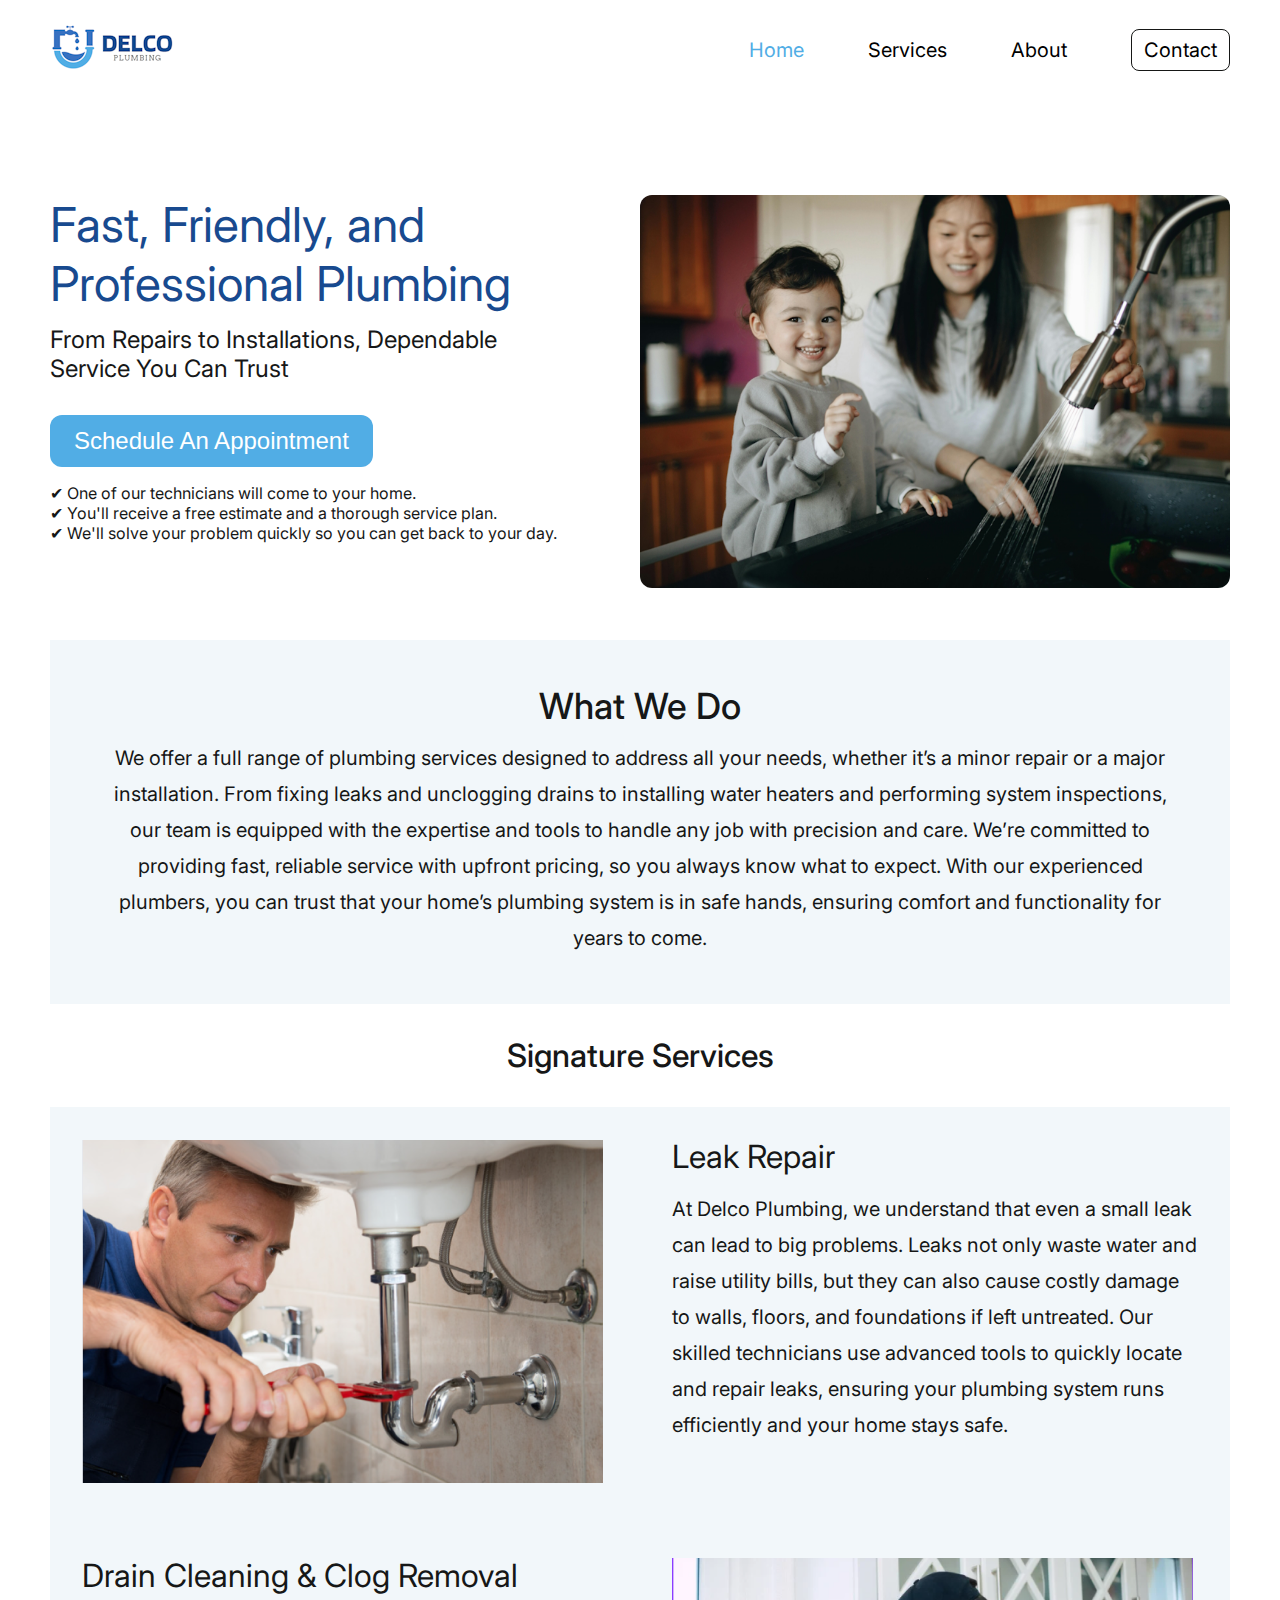
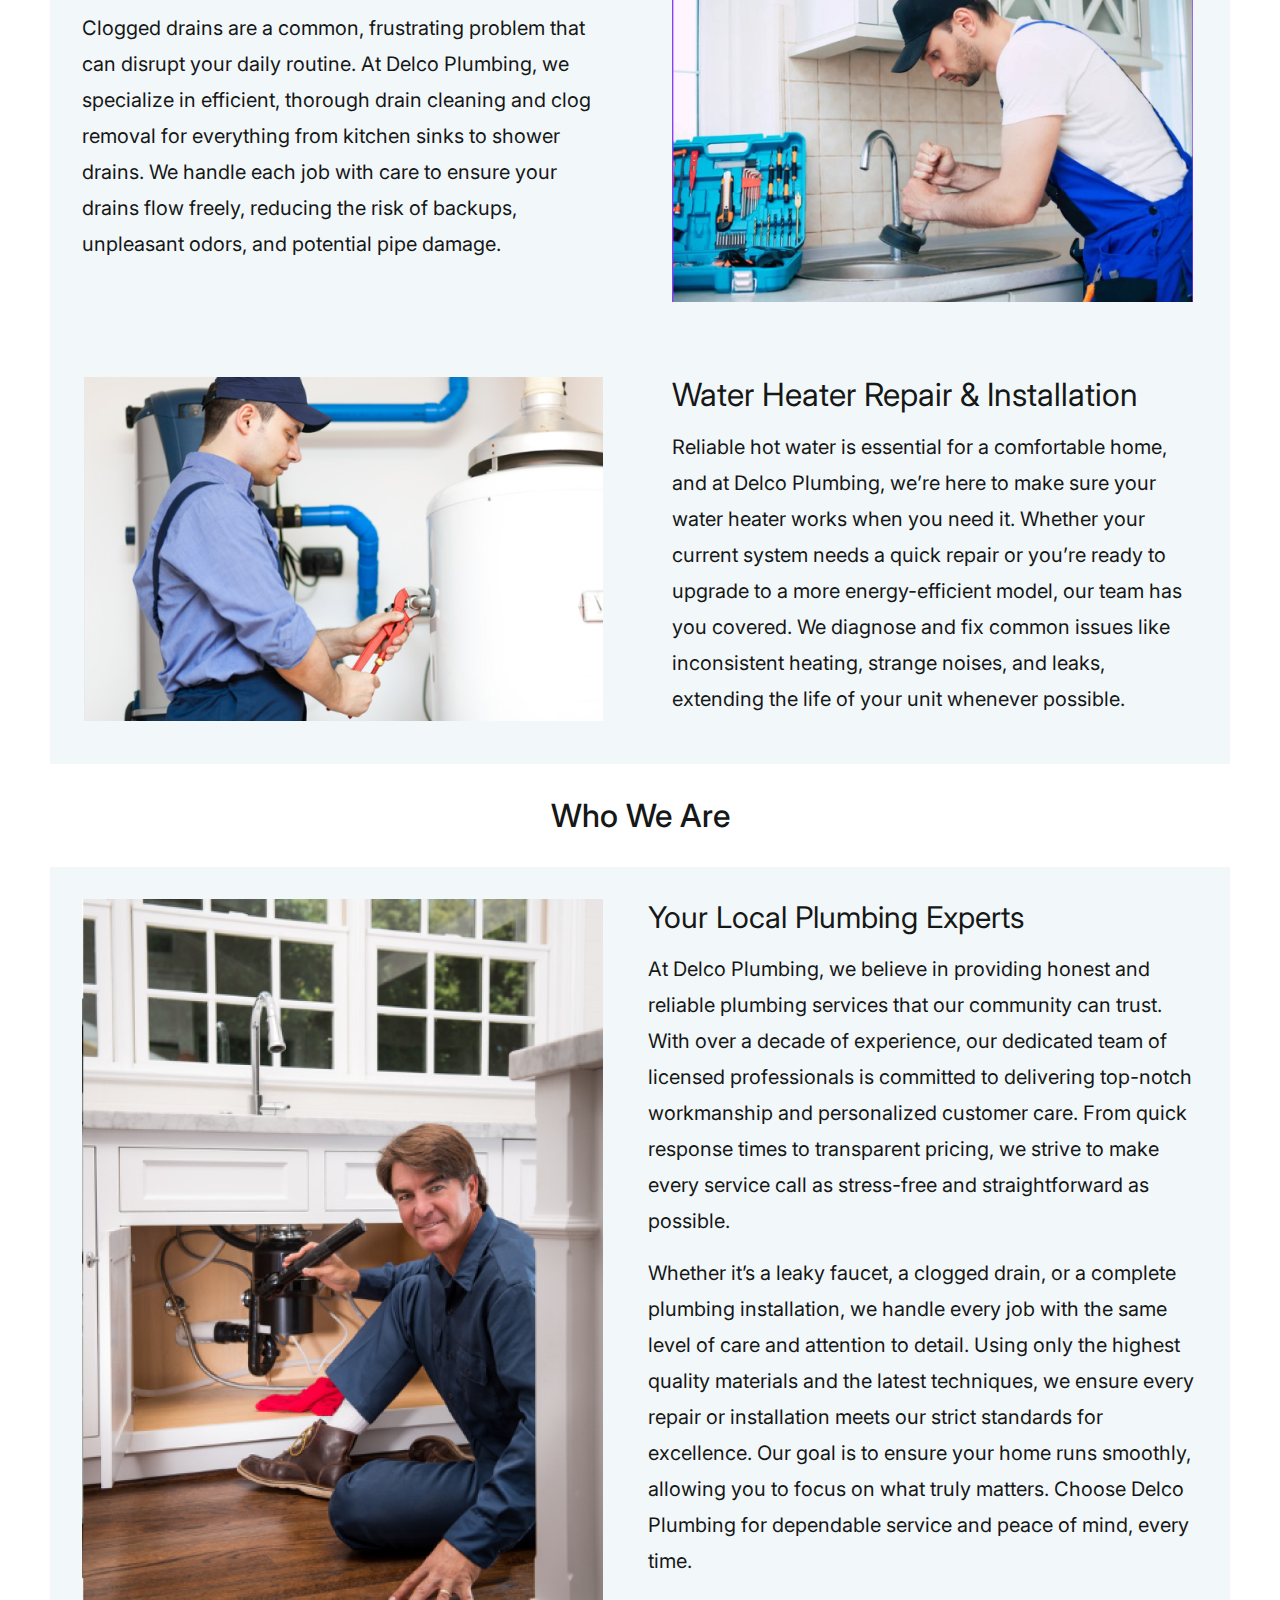
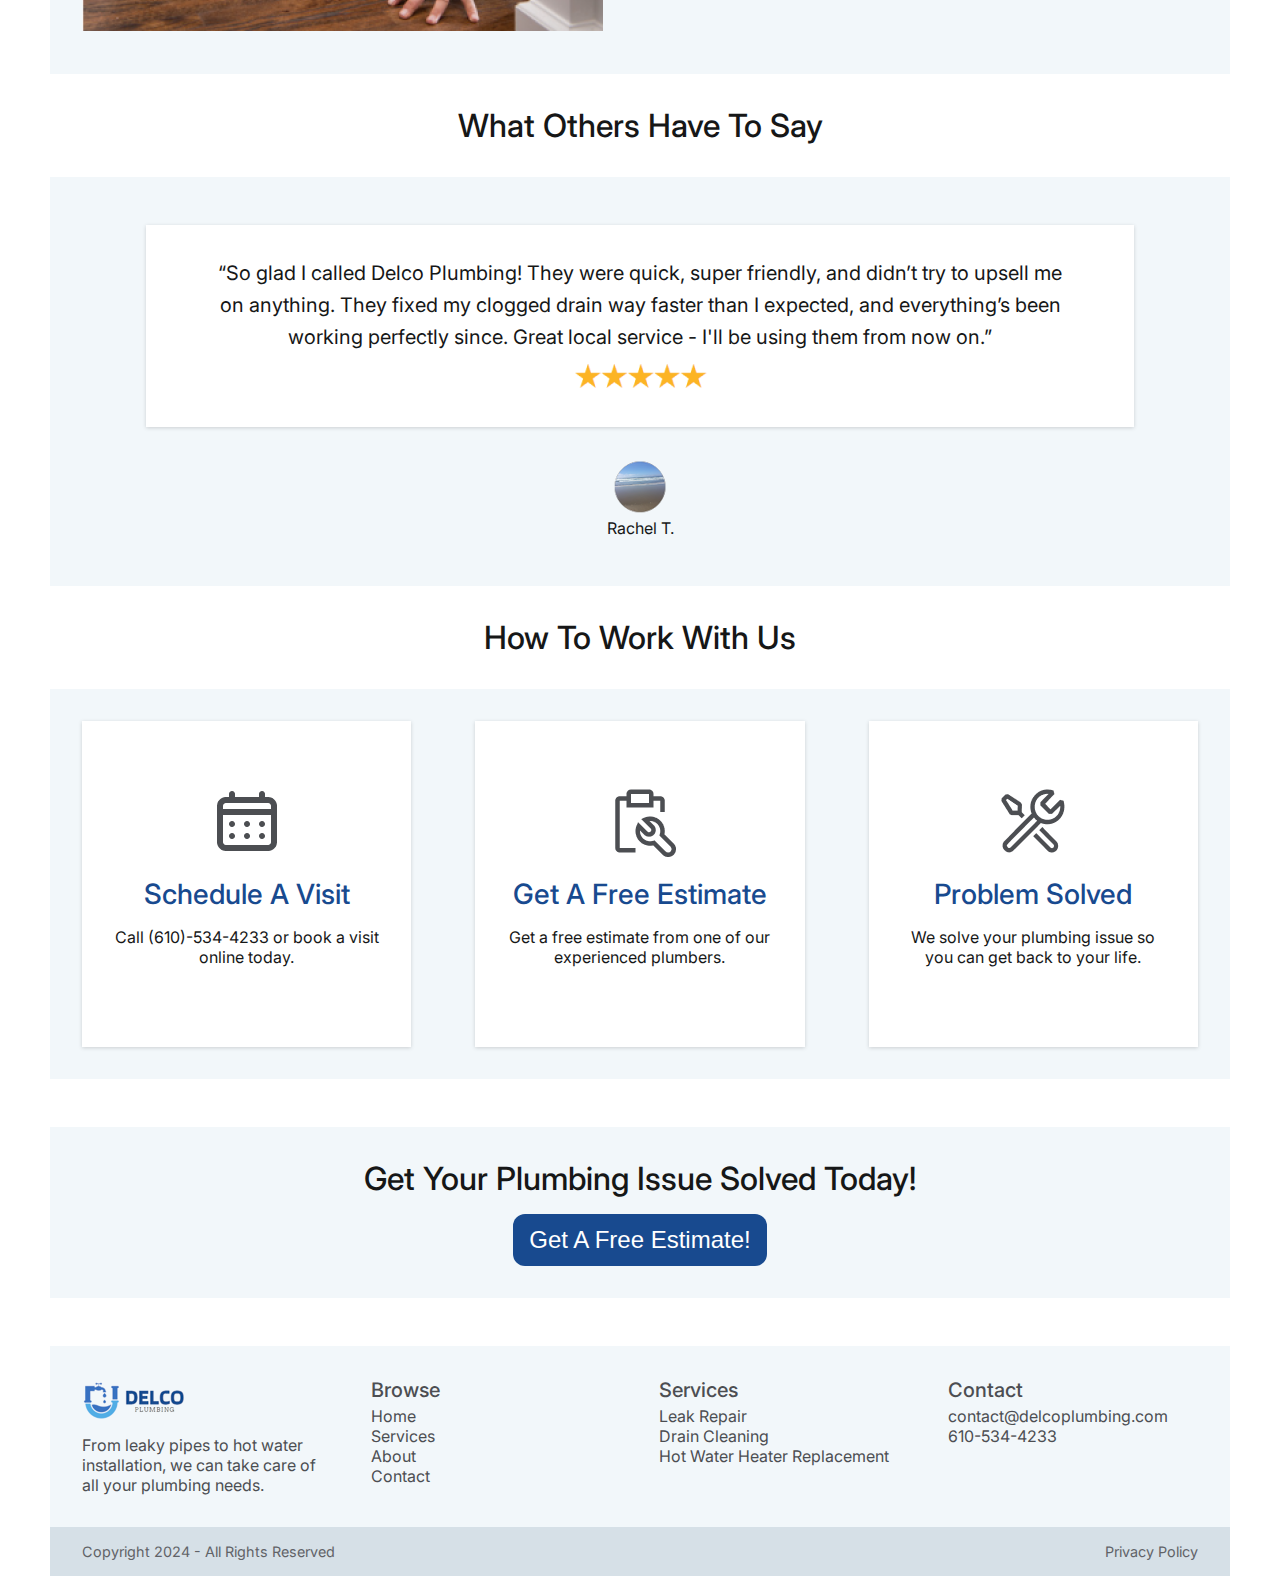
==== index.html @ 06fa6682 "Initial commit" ====
<!DOCTYPE html>
<html lang="en">
<head>
    <meta charset="UTF-8">
    <meta name="viewport" content="width=device-width, initial-scale=1.0">
    <title>Delco Plumbing</title>
    <link rel="stylesheet" href="styles.css">
</head>
<body>
    <div class="container">
        <header class="main-header">
            <nav class="top-nav">
                <div class="logo">
                    <ul class="navigation">
                      <li><a href="https://christopherschopf.github.io/delco-plumbing/"><img src="img/delco-white-logo-125.png" alt="Logo"></a></li>
                    </ul>
                  </div>
                  <div class="desk-nav">
                    <ul class="desk-style">
                      <li><a class="active" href="https://christopherschopf.github.io/delco-plumbing/">Home</a></li>
                      <li><a href="https://christopherschopf.github.io/delco-plumbing/services.html">Services</a></li>
                      <li><a href="https://christopherschopf.github.io/delco-plumbing/about.html">About</a></li>
                      <li><a class="contact-nav-button" href="https://christopherschopf.github.io/delco-plumbing/contact.html">Contact</a></li>
                    </ul>
                  </div>
                      <div class="mobile-nav">
                    <button class="hamburger" onclick="toggleMenu()">☰</button>
                    <ul class="hide">
                      <li onclick=hideSideBar()><a href="">X</a></li>
                      <li><a class="active" href="https://christopherschopf.github.io/delco-plumbing/">Home</a></li>
                      <li><a href="https://christopherschopf.github.io/delco-plumbing/services.html">Services</a></li>
                      <li><a href="https://christopherschopf.github.io/delco-plumbing/about.html">About</a></li>
                      <li><a href="https://christopherschopf.github.io/delco-plumbing/contact.html">Contact</a></li>
                    </ul>
                  </div>
                   </nav>
        </header>
<body>
    <div class="container">
        <div class="above-fold-container">
            <div class="above-box-left">
                <h1>Fast, Friendly, and Professional Plumbing</h1>
                <h2>From Repairs to Installations, Dependable<br> Service You Can Trust</h2>
                <button class="above-fold-button">Schedule An Appointment</button>
                <ul class="above-fold-list">
                    <li>&#10004; One of our technicians will come to your home.</li>
                    <li>&#10004; You'll receive a free estimate and a thorough service plan.</li>
                    <li>&#10004; We'll solve your problem quickly so you can get back to your day.</li>
                </ul>
            </div>
            <div class="above-box-right">
                <img src="img/happy-kitchen-sink-800.jpg">
            </div>
        </div>
    <div class="what-we-do">
        <h2>What We Do</h2>
        <p>We offer a full range of plumbing services designed to address all your needs, whether it’s a minor repair or a major installation. From fixing leaks and unclogging drains to installing water heaters and performing system inspections, our team is equipped with the expertise and tools to handle any job with precision and care. We’re committed to providing fast, reliable service with upfront pricing, so you always know what to expect. With our experienced plumbers, you can trust that your home’s plumbing system is in safe hands, ensuring comfort and functionality for years to come.</p>
    </div>
    <div class="signature-services-header">
        <h2>Signature Services</h2>
    </div>
    <div class="signature-services">
        <div class="signature-box-image">
            <img src="img/leak-repair.png">
        </div>
        <div class="signature-box-text">
            <h3>Leak Repair</h3>
            <p>At Delco Plumbing, we understand that even a small leak can lead to big problems. Leaks not only waste water and raise utility bills, but they can also cause costly damage to walls, floors, and foundations if left untreated. Our skilled technicians use advanced tools to quickly locate and repair leaks, ensuring your plumbing system runs efficiently and your home stays safe.</p>
        </div>
    </div>
    <div class="signature-services">
        <div class="signature-box-text">
            <h3>Drain Cleaning & Clog Removal</h3>
            <p>Clogged drains are a common, frustrating problem that can disrupt your daily routine. At Delco Plumbing, we specialize in efficient, thorough drain cleaning and clog removal for everything from kitchen sinks to shower drains. We handle each job with care to ensure your drains flow freely, reducing the risk of backups, unpleasant odors, and potential pipe damage. </p>
        </div>
        <div class="signature-box-image">
            <img src="img/drain-cleaning.png">
        </div>
    </div>
    <div class="signature-services">
        <div class="signature-box-image">
            <img src="img/water-heater-repair.png">
        </div>
        <div class="signature-box-text">
            <h3>Water Heater Repair & Installation</h3>
            <p>Reliable hot water is essential for a comfortable home, and at Delco Plumbing, we’re here to make sure your water heater works when you need it. Whether your current system needs a quick repair or you’re ready to upgrade to a more energy-efficient model, our team has you covered. We diagnose and fix common issues like inconsistent heating, strange noises, and leaks, extending the life of your unit whenever possible.</p>
        </div>
    </div>
    <div class="who-we-are-header">
        <h2>Who We Are</h2>
    </div>
    <div class="mini-who-we-are">
        <div class="mini-who-box-one">
            <img class="noshow" src="img/mini-about-image.png">
        </div>
        <div class="mini-who-box-two">
            <h2>Your Local Plumbing Experts</h2>
            <p>At Delco Plumbing, we believe in providing honest and reliable plumbing services that our community can trust. With over a decade of experience, our dedicated team of licensed professionals is committed to delivering top-notch workmanship and personalized customer care. From quick response times to transparent pricing, we strive to make every service call as stress-free and straightforward as possible.</p>
            <p>Whether it’s a leaky faucet, a clogged drain, or a complete plumbing installation, we handle every job with the same level of care and attention to detail. Using only the highest quality materials and the latest techniques, we ensure every repair or installation meets our strict standards for excellence. Our goal is to ensure your home runs smoothly, allowing you to focus on what truly matters. Choose Delco Plumbing for dependable service and peace of mind, every time.</p>
        </div>
    </div>
    <div class="testimonial-header">
        <h2>What Others Have To Say</h2>
    </div>
    <div class="testimonial-section">
        <!-- Slideshow container -->
<div class="slideshow-container">

    <!-- Full-width slides/quotes -->
    <div class="mySlides">
        <div class="slide-container">
            <div class="slide-box-text">
                <q>So glad I called Delco Plumbing! They were quick, super friendly, and didn’t try to upsell me on anything. They fixed my clogged drain way faster than I expected, and everything’s been working perfectly since. Great local service - I'll be using them from now on.</q>
                <p><img src="img/5-stars.png"></p>
            </div>
            <div class="slide-box-image">
                <img src="img/review-2-transparent.png">
                <p>Rachel T.</p>
            </div>
        </div>
    </div>
  
    <div class="mySlides">
        <div class="slide-container">
            <div class="slide-box-text">
                <q>I was really worried I wouldn’t have hot water for a while after my hot water heater went down, but they got me up and running the same day I called them.  I recommend them to all my friends now.</q>
                <p><img src="img/5-stars.png"></p>
            </div>
            <div class="slide-box-image">
                <img src="img/profile-image-sample-transparent.png">
                <p>Samantha McConnell</p>
            </div>
        </div>
    </div>
  
    <div class="mySlides">
        <div class="slide-container">
            <div class="slide-box-text">
                <q>Delco Plumbing was awesome to work with! They showed up right on time, got straight to the issue, and had my leaky sink fixed up fast. Really honest, straightforward service. I’d definitely call them again.</q>
                <p><img src="img/5-stars.png"></p>
            </div>
            <div class="slide-box-image">
                <img src="img/review-3-transparent.png">
                <p>Jason Mathhews</p>
            </div>
        </div>
    </div>
  
    <!-- Next/prev buttons -->
    <!-- <a class="prev" onclick="plusSlides(-1)">&#10094;</a>
    <a class="next" onclick="plusSlides(1)">&#10095;</a> -->
  </div>
  
  <!-- Dots/bullets/indicators -->
  <!-- <div class="dot-container">
    <span class="dot" onclick="currentSlide(1)"></span>
    <span class="dot" onclick="currentSlide(2)"></span>
    <span class="dot" onclick="currentSlide(3)"></span>
  </div> -->
  
    </div>
    
    <div class="work-with-us-header">
        <h2>How To Work With Us</h2>
    </div>
    <div class="work-with-us-container">
        <div class="work-box">
            <img src="img/uil_schedule.png">
            <h3>Schedule A Visit</h3>
            <p>Call (610)-534-4233 or book a visit online today.</p>
        </div>
        <div class="work-box">
            <img src="img/carbon_task-tools.png">
            <h3>Get A Free Estimate</h3>
            <p>Get a free estimate from one of our experienced plumbers.</p>
        </div>
        <div class="work-box">
            <img src="img/codicon_tools.png">
            <h3>Problem Solved</h3>
            <p>We solve your plumbing issue so you can get back to your life.</p>
        </div>
    </div>
    <div class="cta">
        <h2>Get Your Plumbing Issue Solved Today!</h2>
        <p><button class="cta-button">Get A Free Estimate!</button></p>
    </div>
    <div class="top-footer">
        <div class="top-footer-box">
            <img src="img/delco-white-logo-transparent-104.png">
            <p>From leaky pipes to hot water installation, we can take care of all your plumbing needs.</p>
        </div>
        <div class="top-footer-box">
            <p class="footer-heading">Browse</p>
            <ul>
                <li>Home</li>
                <li>Services</li>
                <li>About</li>
                <li>Contact</li>
            </ul>
        </div>
        <div class="top-footer-box">
            <p class="footer-heading">Services</p>
            <ul>
                <li>Leak Repair</li>
                <li>Drain Cleaning</li>
                <li>Hot Water Heater Replacement</li>
            </ul>
        </div>
        <div class="top-footer-box">
            <p class="footer-heading">Contact</p>
            <p>contact@delcoplumbing.com</p>
            <p>610-534-4233</p>
        </div>
    </div>
    <footer class="footer-copyright-container">
        <div class="footer-copyright-section">
            <div class="footer-copy-box-one">
                <p>Copyright 2024 - All Rights Reserved</p>
            </div>
            <div class="footer-copy-box-two">
                <p><a href="https://christopherschopf.github.io/delco-plumbing/privacy-policy.html">Privacy Policy</a></p>
            </div>
        </div>
    </footer>    
    </div>
    <script src="scripts.js"></script>
</body>
</html>
---- styles.css ----
@import url('https://fonts.googleapis.com/css2?family=Inter:ital,opsz,wght@0,14..32,100..900;1,14..32,100..900&display=swap');

html {
    box-sizing: border-box;
    font-size: 1rem;
    font-family: "Inter", serif;
  }
  
  *, *:before, *:after {
    box-sizing: inherit;
  }
  
  body, h1, h2, h3, h4, h5, h6, p, ol, ul {
    margin: 0;
    padding: 0;
    font-weight: normal;
    color: #161717;
  }
  
  ol, ul {
    list-style: none;
  }
  
  img {
    max-width: 100%;
    height: auto;
  }

  a {
    text-decoration: none;
    color: #000;
  }

  .container {
    max-width: 1180px;
    margin: 0 auto;
  }

/* New Nav */
.top-nav {
  display: flex;
  justify-content: space-between;
  margin-bottom: 6rem;
}
.logo ul {
  display: flex;
}

.desk-nav ul {
  display: flex;
}
.desk-nav li {
    padding: 0 2rem;
}
.desk-style li:last-child {
    padding-right: 0;
  }
.mobile-nav {
  display: none;

}
.hamburger {
  font-size: 2rem;
  background: none;
  border: none;
  color: #000;
  cursor: pointer;
  margin-left: auto;
  padding-top: 1.5rem;
  padding-right: 1rem;
}
.hamburger:hover {
  background-color: #fff;
}
  .navigation {
    display: flex;
    align-items: center;

  }

  .desk-nav {
    display: flex;
    align-items: center;
    font-size: 1.25rem;
  }
  .navigation li,
  .mobile-nav li {
    padding: 2rem 1.5rem;
    font-size: 1.25rem;
  }
  .mobile-nav li {
    padding: 1rem;
  }
  .navigation li:first-child {
    padding: 1.25rem 0;
}
.navigation li:last-child {
    padding-right: 0;
}
.navigation a:hover {
    opacity: 70%;
}
.logo-text {
    font-size: 1.5rem;
}
  .push-right {
    margin-left: auto;
  }
.contact-nav-button {
    background-color: #fff;
    border: solid 1px #161716;
    font-size: 1.25rem;
    padding: .5rem .75rem;
    border-radius: 8px;
}
.contact-nav-button:hover {
    background-color: #fff;
}
.active {
    color: #51ADE5;
}
/* Above Fold */
.above-fold-container {
    display: flex;
    margin-bottom: 3rem;

}
.above-box-left,
.above-box-right {
    flex: 1;
}
.above-fold-container h1 {
    font-size: 3rem;
    color: #184A8F;
    padding-bottom: .75rem;
}
.above-fold-container h2 {
    font-size: 1.5rem;
    margin-bottom: 2rem;
}
.above-fold-button {
  padding: .75rem 1.5rem;
  border: none;
  border-radius: 12px;
  font-size: 1.5rem;
  background-color: #51ADE5;
  color: #fff;
  font-weight: 500;
  margin-bottom: 1rem;
}
.above-fold-container img {
  border-radius: 12px;
}
/* What We Do */

.what-we-do {
  background-color: #F2F7FA;
  padding: 3rem;
  text-align: center;
  font-size: 1.25rem;
  line-height: 2.25rem;
}
.what-we-do h2 {
  font-size: 2.25rem;
  font-weight: 500;
  padding-bottom: 1rem;
}

/* Signature Services */

.signature-services-header h2 {
  text-align: center;
  padding: 2rem;
  font-size: 2rem;
  font-weight: 500;
}
.signature-services {
  display: flex;
  background-color: #F2F7FA;
  font-size: 1.25rem;
  line-height: 2.25rem;
}
.signature-services h3 {
  font-size: 2rem;
  padding-bottom: 1rem;
}
.signature-box-image,
.signature-box-text {
  flex: 1;
  padding: 2rem;
}

/* Mini Who We Are */
.who-we-are-header h2 {
  font-size: 2rem;
  font-weight: 500;
  text-align: center;
  padding: 2rem;
}
.mini-who-we-are {
  display: flex;
  gap: 1rem;
  background-color: #F2F7FA;
  font-size: 1.25rem;
  line-height: 2.25rem;
  padding: 2rem;
}
.mini-who-we-are h2 {
  padding-bottom: 1rem;
}
.mini-who-we-are p {
  padding-bottom: 1rem;
}
.mini-who-box-one,
.mini-who-box-two {
  flex: 1;
}

/* Testimonial Section */
.testimonial-section {
  background-color: #F2F7FA;

}
.testimonial-header h2 {
  font-size: 2rem;
  padding: 2rem;
  text-align: center;
  font-weight: 500;
}

/* Slideshow container */
.slideshow-container {
  position: relative;
}

/* Slides */

.slide-box-text {
  background-color: #fff;
  color: #161717;
  padding: 2rem 4rem;
  box-shadow: rgba(0, 0, 0, 0.16) 0px 1px 4px;
}
.slide-box-text img {
  padding-top: .5rem;
}
.slide-box-image img {
  padding-top: 2rem;
}

.mySlides {
  display: none;
  padding: 3rem 6rem;
  text-align: center;
  opacity: 0; /* Set transparency to zero */
  transition: opacity 1s ease-in; /* Fade-in effect over 1 second */
}
.mySlides.fade-in {
  display: block; /* Display the slide */
  opacity: 1; /* Full opacity */
}

/* Next & previous buttons */
.prev, .next {
  cursor: pointer;
  position: absolute;
  top: 50%;
  width: auto;
  margin-top: -30px;
  padding: 16px;
  color: #888;
  font-weight: bold;
  font-size: 20px;
  border-radius: 0 3px 3px 0;
  user-select: none;
}

/* Position the "next button" to the right */
.next {
  position: absolute;
  right: 0;
  border-radius: 3px 0 0 3px;
}

/* On hover, add a black background color with a little bit see-through */
.prev:hover, .next:hover {
  background-color: rgba(0,0,0,0.8);
  color: white;
}

/* The dot/bullet/indicator container */
.dot-container {
  text-align: center;
  padding: 20px;
  background: #ddd;
}

/* The dots/bullets/indicators */
.dot {
  cursor: pointer;
  height: 15px;
  width: 15px;
  margin: 0 2px;
  background-color: #bbb;
  border-radius: 50%;
  display: inline-block;
  transition: background-color 0.6s ease;
}

/* Add an italic font style to all quotes */
q {
  font-size: 1.25rem;
  line-height: 2rem;
}

/* Add a blue color to the author */
.author {color: cornflowerblue;}


/* Work With Us */
.work-with-us-header h2 {
  font-size: 2rem;
  font-weight: 500;
  padding: 2rem;
  text-align: center;
}
.work-with-us-container {
  background-color: #F2F7FA;
  display: flex;
}
.work-box {
  margin: 2rem;
  padding: 2rem;
  background-color: #fff;
  text-align: center;
  width: 425px;
  box-shadow: rgba(0, 0, 0, 0.16) 0px 1px 4px;
}
.work-box h3 {
  font-size: 1.75rem;
  font-weight: 500;
  color: #184A8F;
  padding: 1rem 0;
}
.work-box img {
  padding-top: 2rem;
}
.work-box p {
  padding-bottom: 3rem;
}


/* CTA Section */
.cta {
  background-color: #F2F7FA;
  margin: 3rem 0;
  text-align: center;
}
.cta h2 {
  padding-top: 2rem;
  padding-bottom: 1rem;
  font-size: 2rem;
  font-weight: 500;
}
.cta-button {
  margin-bottom: 2rem;
  padding: .75rem 1rem;
  border: none;
  border-radius: 12px;
  background-color: #184A8F;
  color: #fff;
  font-size: 1.5rem;
  font-weight: 500;
}
.cta-button:hover {
  background-color: #51ADE5;
}

/* Top Footer */
.top-footer-box img {
  padding-bottom: .5rem;
}
.footer-heading {
  font-size: 1.25rem;
  font-weight: 500;
  padding-bottom: .25rem;
  color: #000;
}
.top-footer {
  display: flex;
  justify-content: space-between;
  background-color: #F2F7FA;
  padding: 2rem;
}
.top-footer-box {
  flex: 1;
  max-width: 250px;
}
.top-footer-box li,
.top-footer-box a,
.top-footer-box p {
  color: #4C4E52;
}

.footer-copyright-section {
    display: flex;
    font-size: .9rem;
    padding: 1rem 2rem;
    background-color: #D6E0E7;
}
.footer-copyright-section p, 
.footer-copyright-section a {
  color: #616367;
}
.footer-copy-box-two {
    margin-left: auto;
}

/* Tier Two Header */

.tier-two-header img {
  width: 100%;
  height: auto;
}
.tier-two-header {
  position: relative;
  display: inline-block; /* Ensure the container wraps around the image */
}

.tier-two-header img {
  width: 100%; /* Ensures the image takes up full width */
  display: block; /* Remove any space below the image */
}

.overlay {
  position: absolute;
  top: 0;
  left: 0;
  width: 100%;
  height: 100%;
  background-color: rgba(0, 0, 0, 0.7); /* 70% black overlay */
  color: #fff; /* White text color */
  display: flex;
  flex-direction: column;
  justify-content: center;
  align-items: center;
  text-align: center;
}

.overlay h1 {
  font-size: 3.5rem;
  font-weight: 600;

  color: #fff;
}

.overlay p {
  font-size: 1.25rem;
  color: #fff;
  max-width: 50%;
}

/* About Page */

.who-we-are {
  background-color:#F2F7FA;
  display: flex;
  margin-top: 3rem;
  margin-bottom: 2rem;
}
.who-we-are h2 {
  padding-bottom: 1rem;
  font-size: 2rem;
}
.who-we-are p {
  padding-bottom: 1rem;
  font-size: 1.25rem;
  color:#161716;
  line-height: 1.75rem;
}
.who-we-are-text,
.who-we-are-image {
  flex: 1;
  margin: 2rem;
}
.choose-us-header {
  background-color: #F2F7FA;
  padding: 2rem;
  padding-bottom: 0;
}
.choose-us-header h2 {
  font-size: 2rem;
}
.choose-us-container {
  background-color: #F2F7FA;
}
.why-choose-us {
  display: flex;
  gap: 2rem;
  padding: 2rem;
}
.choose-box {
  flex: 1;
  display: flex;
  flex-direction: column;
  align-items: center;
  background-color: #fff;
  padding: 2rem;
}
.choose-box h3 {
  color: #184A8F;
  font-size: 1.75rem;
  font-weight: 500;
  padding: 1rem 0;
}
.choose-box p {
  font-size: 1.25rem;
  line-height: 1.5rem;
  padding-bottom: 1rem;
  color: #161717;
  text-align: center;
}
/* Services Page */

.services-main {
  text-align: center;
  padding: 2rem;
  background-color: #F2F7FA;
  margin-top: 2rem;
  margin-bottom: 2rem;
}
.services-main h2 {
  font-size: 1.75rem;
  font-weight: 500;
  padding-bottom: 1rem;
}
.services-main p {
  font-size: 1.25rem;
  line-height: 1.5;
}

.services-section-header {
  background-color: #F2F7FA;
  text-align: center;
}
.services-section-header h2 {
  font-size: 1.75rem;
  font-weight: 500;
  padding: 2rem;
  padding-bottom: 1rem;
}
.service-boxes-container {
  display: flex;
  gap: 1rem;
  justify-content: space-evenly;
  background-color: #F2F7FA;
  padding: 1rem;
}
.service-boxes-container-last {
  display: flex;
  gap: 1rem;
  justify-content: space-evenly;
  background-color: #F2F7FA;
  padding: 1rem;
  padding-bottom: 2rem;
}
.service-boxes {
  flex: 1;
  width: 370px;
  background-color: #fff;
  text-align: center;
  padding: 2rem;
  box-shadow: rgba(0, 0, 0, 0.16) 0px 1px 4px;
}
.service-boxes h3 {
  font-size: 1.75rem;
  color: #184A8F;
  font-weight: 500;
  padding-bottom: .5rem;
}
.service-boxes p {
  font-size: 1.25rem;
  line-height: 1.75rem;
  padding-bottom: 1rem;
  color: #161717;
}
.service-boxes button {
  background-color: #184A8F;
  border: none;
  border-radius: 12px;
  color: #fff;
  padding: .5rem 1rem;
  font-size: 1.25rem;
}
/* Contact Page */
.contact-form-container {
  display: flex;
  gap: 1rem;
  margin-top: 2rem;
  background-color: #F2F7FA;
}
.contact-form-box,
.areas-served-box {
  flex:1;
  color: #161717;
}
.contact-form-box h2 {
  padding: 2rem 0 0 2rem;
}
.areas-served-box h2 {
  padding: 2rem 0 1rem 0;
}
.areas-served-box p {
  line-height: 1.5rem;
  padding-right: 2rem;
}
.form-container {
  max-width: 500px;
  margin: 40px auto;
  padding: 20px;
  background-color: #ffffff;
  border: 1px solid #e1e8ed;
  border-radius: 5px;
  box-shadow: 0 2px 5px rgba(0, 0, 0, 0.1);
}

form {
  display: flex;
  flex-direction: column;
}

.form-group {
  margin-bottom: 15px;
}

label {
  margin-bottom: 5px;
  font-weight: bold;
  color: #333;
}

input[type="text"], input[type="email"], textarea {
  width: 100%;
  padding: 10px;
  border: 1px solid #ddd;
  border-radius: 5px;
  box-sizing: border-box;
  font-size: 14px;
}

input[type="text"]::placeholder, input[type="email"]::placeholder, textarea::placeholder {
  color: #bbb;
}

textarea {
  height: 100px;
  resize: none;
}

.form-container button {
  background-color: #184A8F;
  color: #fff;
  padding: 12px;
  border: none;
  border-radius: 5px;
  cursor: pointer;
  font-size: 16px;
}

.form-container button:hover {
  background-color: #51ADE5;
}
/* Privacy Policy */
.privacy-policy-section {
  margin-top: 2rem;
  background-color: #F2F7FA;
  padding: 2rem;
}
.privacy-policy-section p {
  padding: 1rem 0;
}
/* Media Queries */
@media only screen and (max-width: 1180px) {
  .container {
    padding: 0 1rem;
  }
}

@media only screen and (max-width: 999px) {
  .above-fold-container {
    flex-direction: column;
  }
  .above-box-left {
    text-align: center;
    margin-bottom: 2rem;
  }
  .above-box-right {
    text-align: center;
  }
  .signature-services {
    flex-direction: column;
  }
  .signature-box-image {
    order: 2; /* Ensure image is to the right or below text */
  }
  .signature-box-text {
    order: 1; /* Ensure text is to the left or above image */
  }
  .signature-services img {
    width: 100%;
  }
.mini-who-we-are {
  flex-direction: column;
}
.mini-who-we-are img {
  width: 100%;
}
.noshow {
  display: none;
}
.work-with-us-container {
  flex-direction: column;
  align-items: center;
}
.work-box {
  width: 80%;
}
.mySlides {
  padding: 3rem 1rem;
}
.top-footer {
  flex-wrap: wrap;
  gap: 1rem;
}
/* mobile nav */
.navigation {
    padding-left: 1rem;
}
.desk-nav ul {
    display: none;
  }
  .mobile-nav {
    display: flex;
    flex-direction: column;
    background-color: #fff;
  }
  .hide {
     display: none;
  }
  
  .show {
    display: flex;
    flex-direction: column;
    position: fixed;
    top: 0;
    left: 0;
    width: 100%;
    height: 100%;
    background-color: rgba(255, 255, 255, 0.95); /* Slight transparency */
    z-index: 1000; /* Ensure it appears on top */
    padding-top: 4rem;
    align-items: center;
  }
  .top-nav {
    margin-bottom: 4rem;
  }
  .overlay p {
    display: none;
  }
  .who-we-are {
    flex-direction: column;
  }
  .who-we-are-image {
    text-align: center;
  }
  .who-we-are-text {
    margin-bottom: 0;
  }
  .why-choose-us {
    gap: 1rem;
    flex-direction: column;
  }
  .service-boxes-container,
  .service-boxes-container-last {
    flex-direction: column;
    align-items: center;
  }
  .service-boxes {
    width: 80%;
  }
  .contact-form-container {
    flex-direction: column;
  }
  .areas-served-box {
    padding: 0 2rem 2rem;
  }
  .form-container {
    max-width: 90%;
  }
      }
      @media only screen and (max-width: 600px) {
        .top-footer {
          flex-direction: column;
        }
        .signature-box-image,
        .signature-box-text {
          padding: 1rem 2rem;
        }
        .cta h2 {
          font-size: 1.75rem;
          padding: 2rem 1rem 1rem 1rem;
        }
        .slide-box-text {
          padding: 2rem;
        }
      }
      @media only screen and (max-width: 450px) {
        .above-fold-container h1 {
          font-size: 2rem;
        }
        .what-we-do {
          padding: 2rem;
          text-align: left;
        }
        .what-we-do h2 {
          font-size: 1.75rem;
          padding-bottom: .5rem;
        }
        .what-we-do p,
        .signature-services p,
        .mini-who-we-are p {
          line-height: 1.75rem;
        }
        .signature-services-header h2 {
          padding: 1rem;
        }
        .signature-services h3 {
          font-size: 1.75rem;
        }
        .who-we-are-header h2 {
          padding: 1rem;
        }
        .mini-who-we-are {
          padding: 1rem 2rem;
        }
        .mini-who-we-are h2 {
          font-size: 1.75rem;
        }
        .testimonial-header h2 {
          padding: 1rem;
        }
        .work-with-us-header h2 {
          padding: 1rem;
        }
        .choose-box h3 {
          font-size: 1.5rem;
        }
        .service-boxes {
          width: 95%;
        }
      }
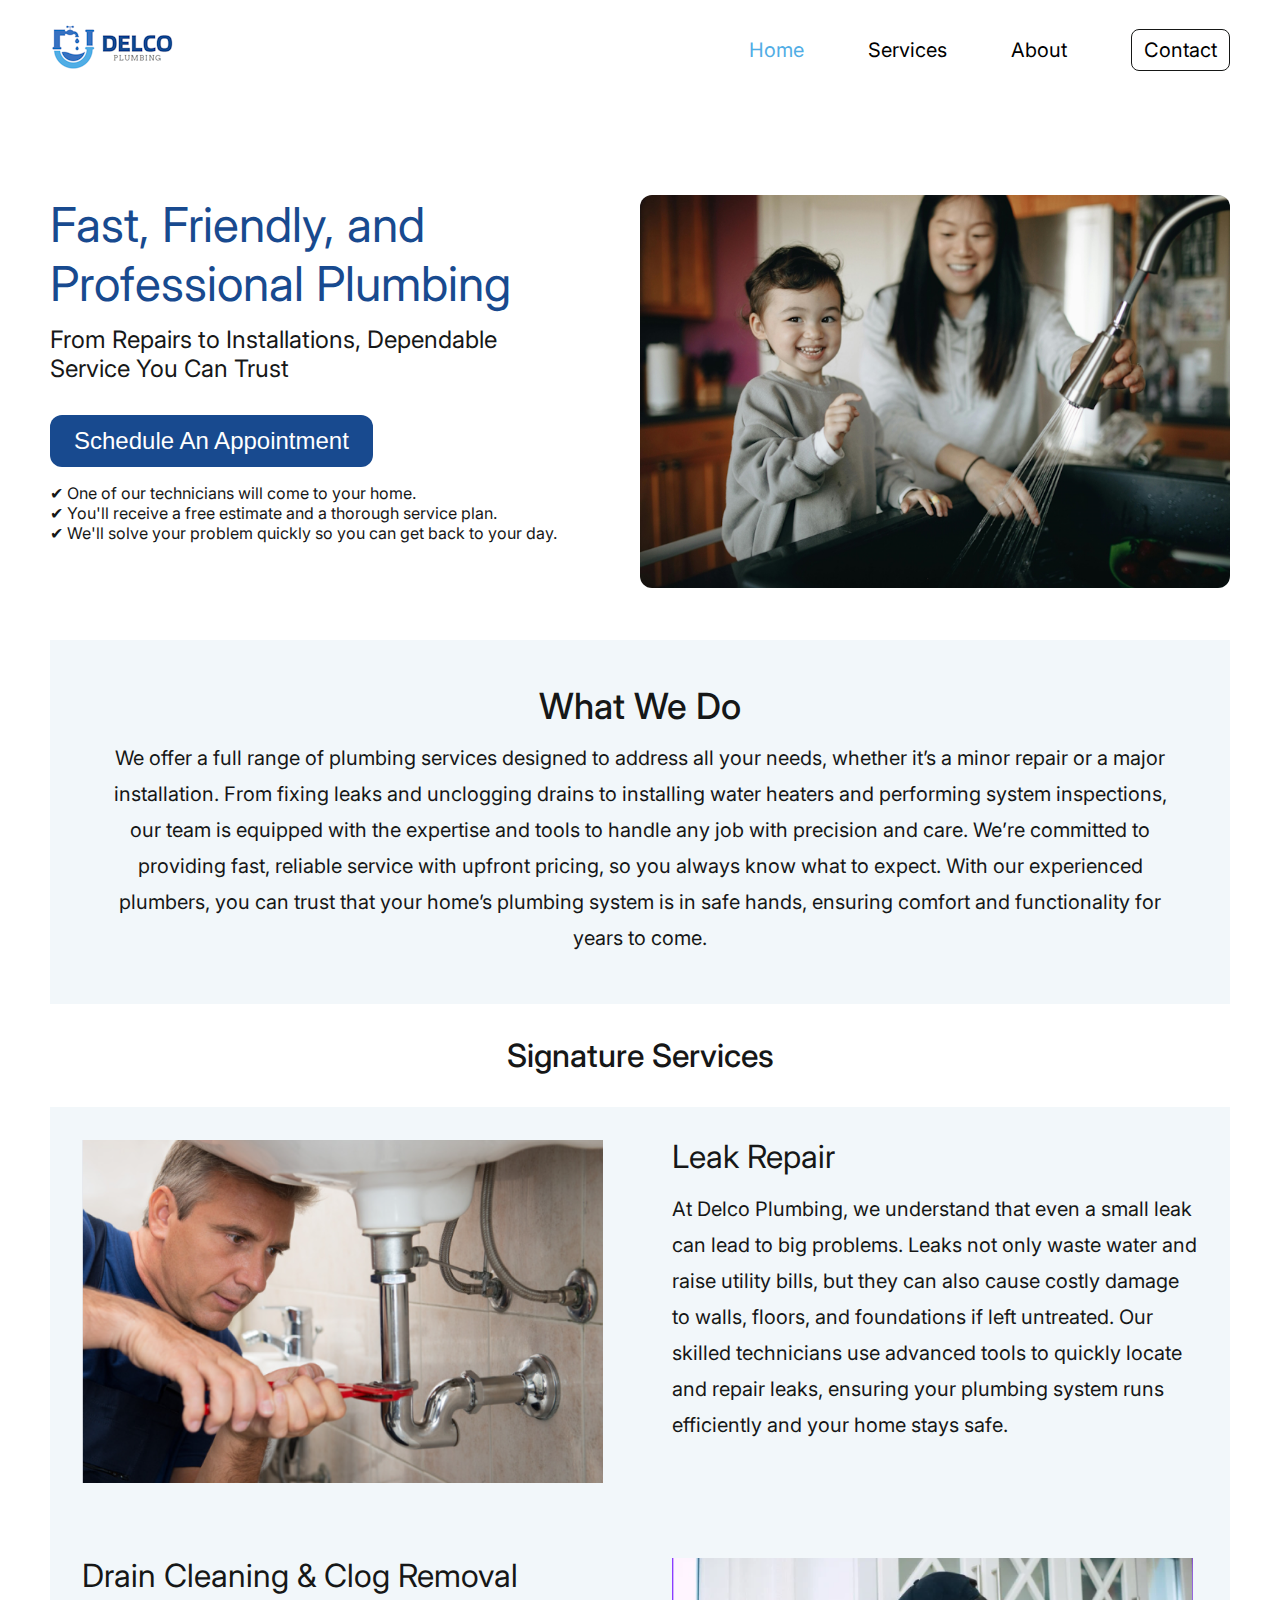
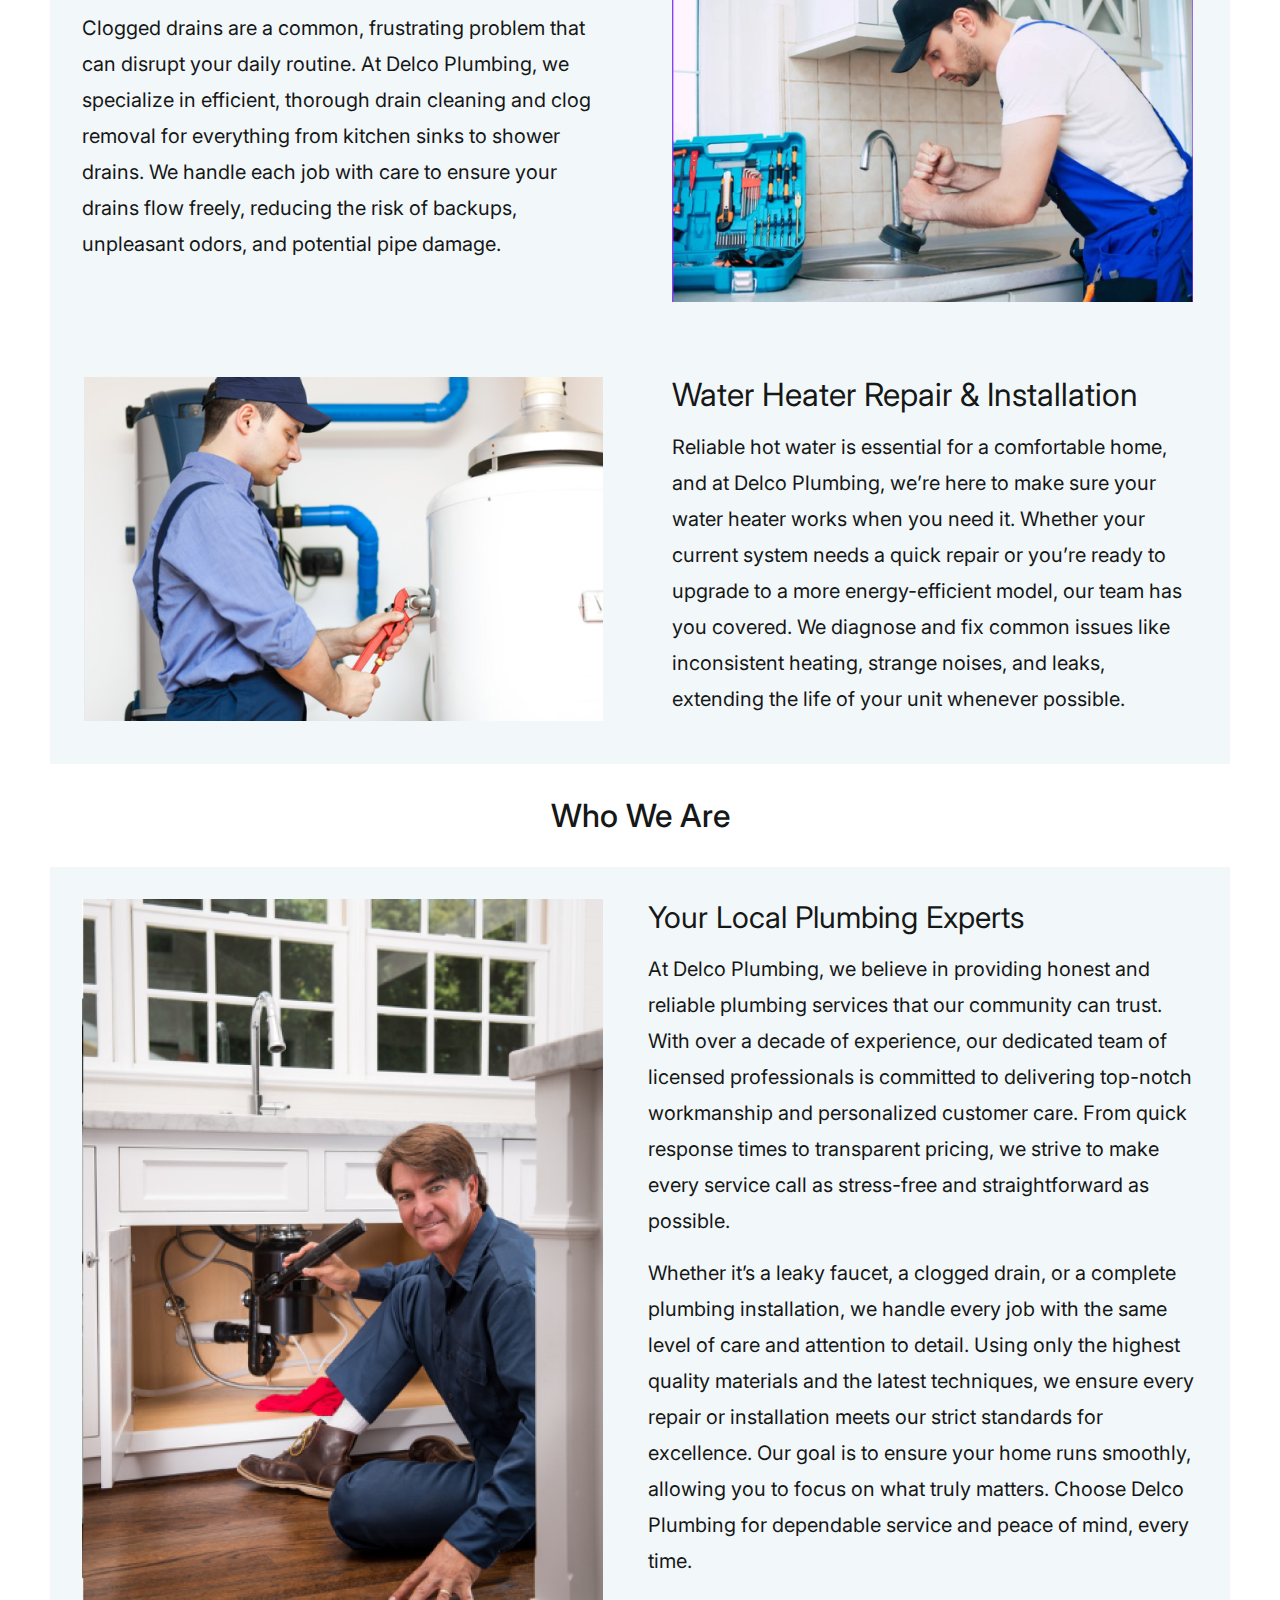
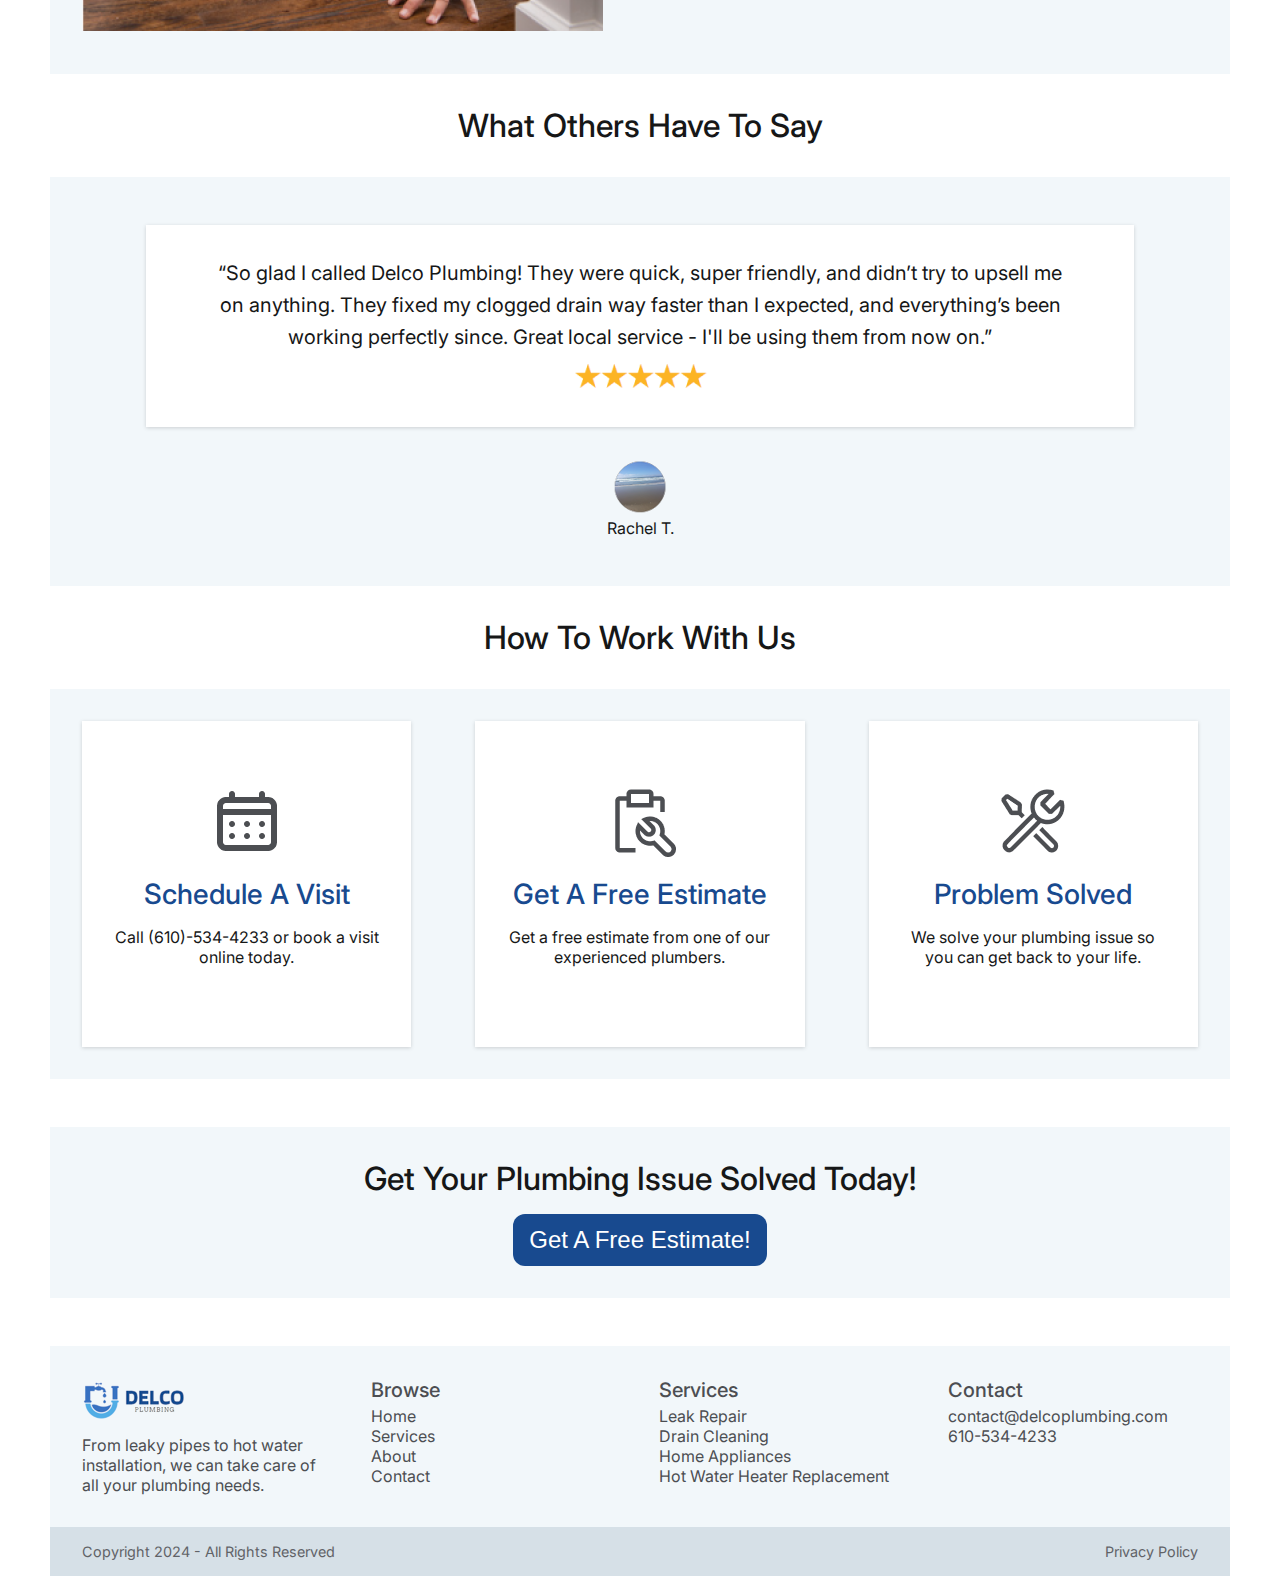
==== commit daab2352: "Add Links" ====
--- a/index.html
+++ b/index.html
@@ -41,7 +41,7 @@
             <div class="above-box-left">
                 <h1>Fast, Friendly, and Professional Plumbing</h1>
                 <h2>From Repairs to Installations, Dependable<br> Service You Can Trust</h2>
-                <button class="above-fold-button">Schedule An Appointment</button>
+                <a href="https://christopherschopf.github.io/delco-plumbing/contact.html"><button class="above-fold-button">Schedule An Appointment</button></a>
                 <ul class="above-fold-list">
                     <li>&#10004; One of our technicians will come to your home.</li>
                     <li>&#10004; You'll receive a free estimate and a thorough service plan.</li>
@@ -182,7 +182,7 @@
     </div>
     <div class="cta">
         <h2>Get Your Plumbing Issue Solved Today!</h2>
-        <p><button class="cta-button">Get A Free Estimate!</button></p>
+        <p><a href="https://christopherschopf.github.io/delco-plumbing/contact.html"><button class="cta-button">Get A Free Estimate!</button></a></p>
     </div>
     <div class="top-footer">
         <div class="top-footer-box">
@@ -192,18 +192,19 @@
         <div class="top-footer-box">
             <p class="footer-heading">Browse</p>
             <ul>
-                <li>Home</li>
-                <li>Services</li>
-                <li>About</li>
-                <li>Contact</li>
+                <li><a href="https://christopherschopf.github.io/delco-plumbing/">Home</a></li>
+                <li><a href="https://christopherschopf.github.io/delco-plumbing/services.html">Services</a></li>
+                <li><a href="https://christopherschopf.github.io/delco-plumbing/about.html">About</a></li>
+                <li><a href="https://christopherschopf.github.io/delco-plumbing/contact.html">Contact</a></li>
             </ul>
         </div>
         <div class="top-footer-box">
             <p class="footer-heading">Services</p>
             <ul>
-                <li>Leak Repair</li>
-                <li>Drain Cleaning</li>
-                <li>Hot Water Heater Replacement</li>
+                <li><a href="https://christopherschopf.github.io/delco-plumbing/services.html">Leak Repair</a></li>
+                <li><a href="https://christopherschopf.github.io/delco-plumbing/services.html">Drain Cleaning</a></li>
+                <li><a href="https://christopherschopf.github.io/delco-plumbing/services.html">Home Appliances</a></li>
+                <li><a href="https://christopherschopf.github.io/delco-plumbing/services.html">Hot Water Heater Replacement</a></li>
             </ul>
         </div>
         <div class="top-footer-box">
--- a/styles.css
+++ b/styles.css
@@ -29,6 +29,10 @@
   a {
     text-decoration: none;
     color: #000;
+  }
+
+  button:hover {
+    cursor: pointer;
   }
 
   .container {
@@ -143,10 +147,13 @@
   border: none;
   border-radius: 12px;
   font-size: 1.5rem;
+  background-color: #184A8F;
+  color: #fff;
+  font-weight: 500;
+  margin-bottom: 1rem;
+}
+.above-fold-button:hover {
   background-color: #51ADE5;
-  color: #fff;
-  font-weight: 500;
-  margin-bottom: 1rem;
 }
 .above-fold-container img {
   border-radius: 12px;
@@ -592,6 +599,9 @@
   padding: .5rem 1rem;
   font-size: 1.25rem;
 }
+.service-boxes button:hover {
+  background-color: #51ADE5;
+}
 /* Contact Page */
 .contact-form-container {
   display: flex;
